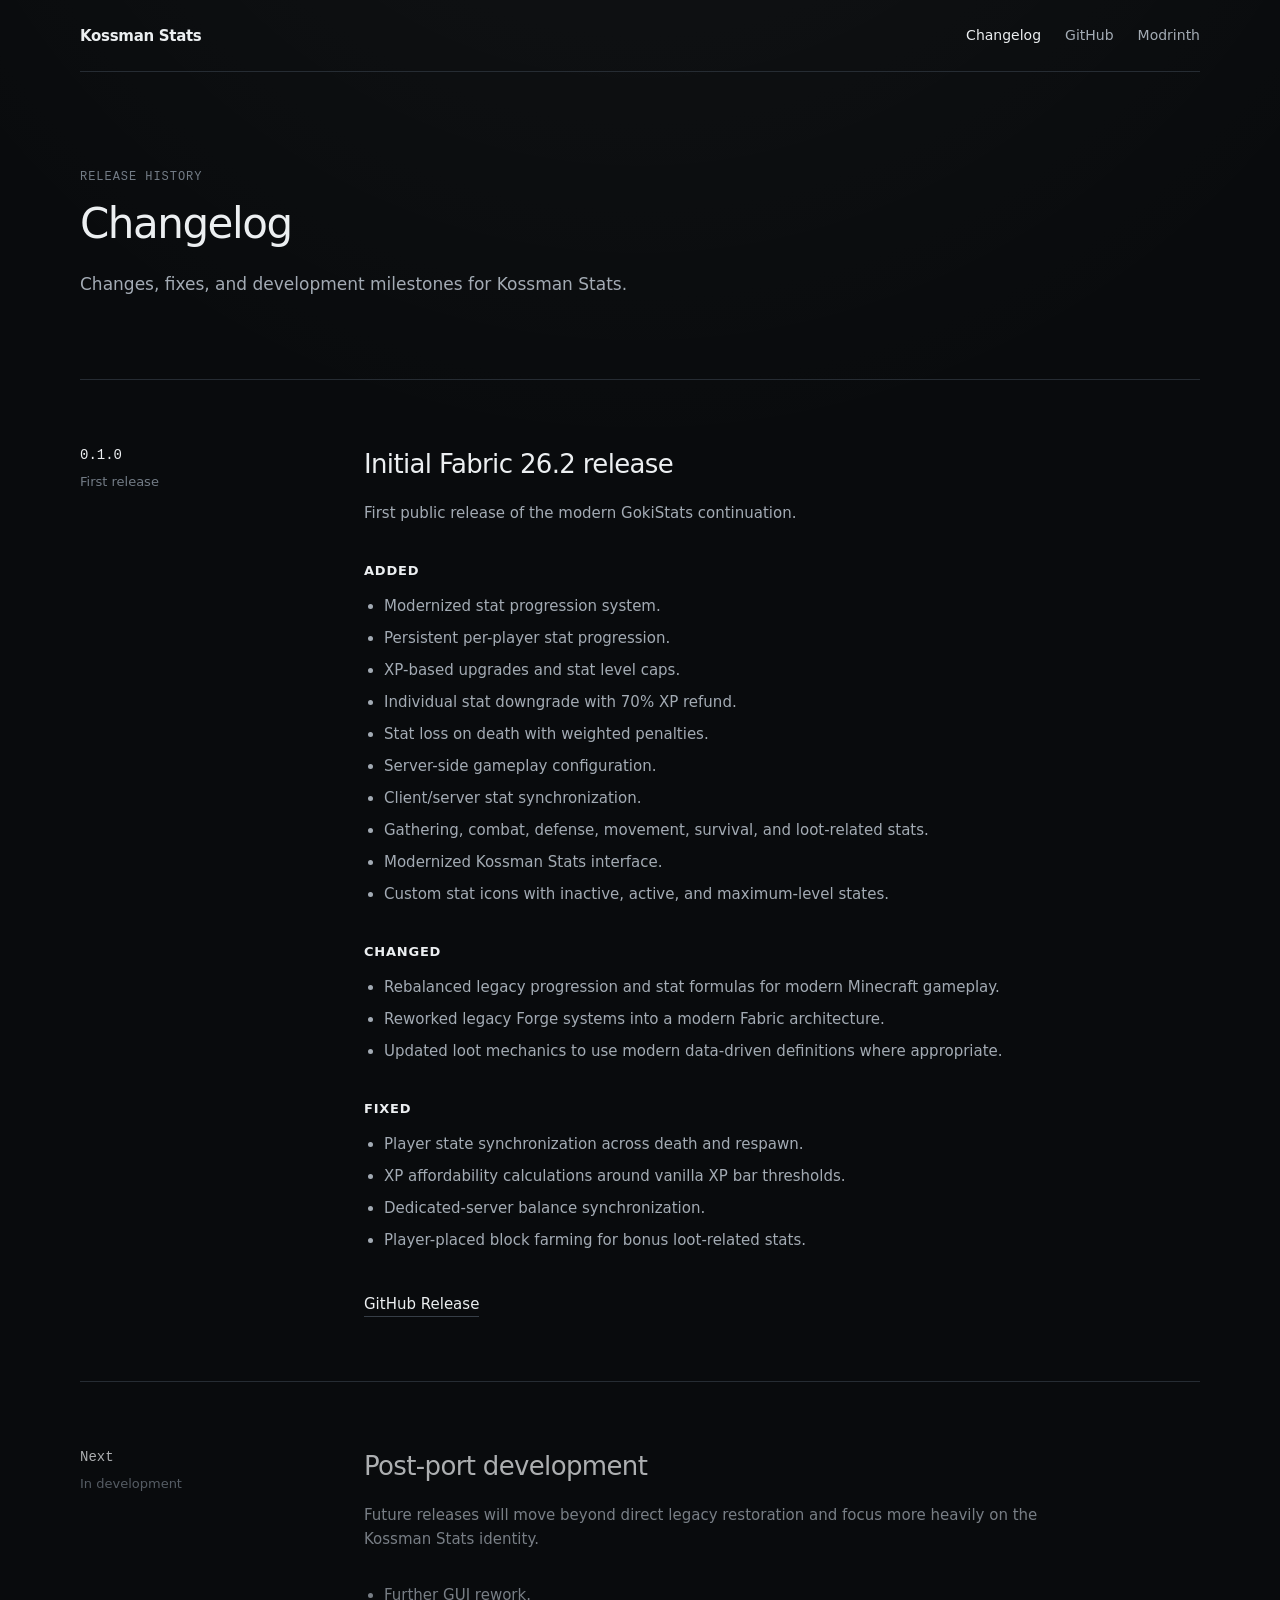
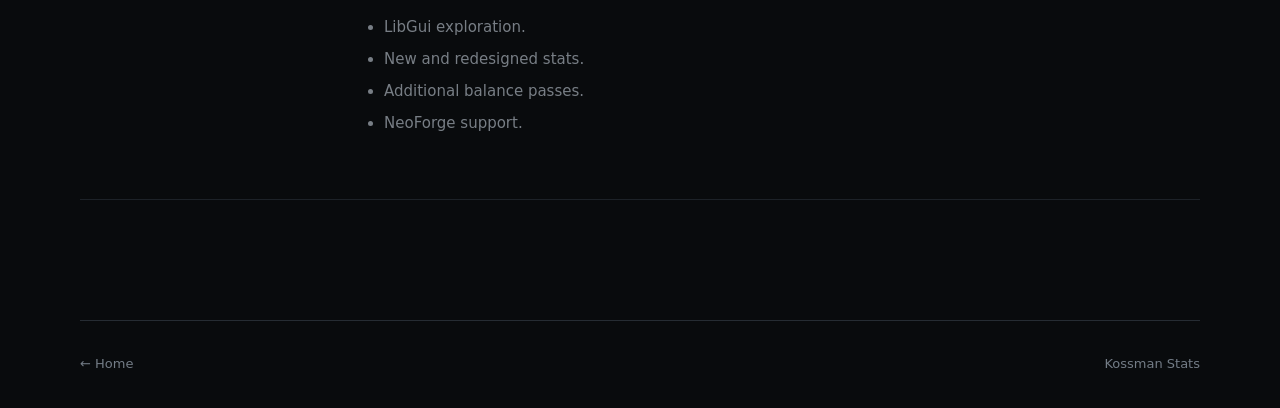
==== web/changelog.html @ 17c0d3ee "feat(web): add initial website files for Kossman Stats including changelog, index, and styles." ====
<!doctype html>
<html lang="en">
<head>
    <meta charset="UTF-8" />
    <meta name="viewport" content="width=device-width, initial-scale=1.0" />

    <meta
        name="description"
        content="Kossman Stats release history and changelog."
    />

    <title>Changelog — Kossman Stats</title>

    <link rel="stylesheet" href="./styles.css" />
</head>

<body>
    <div class="page">
        <header class="site-header">
            <a class="brand" href="./index.html">
                Kossman Stats
            </a>

            <nav class="nav" aria-label="Main navigation">
                <a class="active" href="./changelog.html">Changelog</a>
                <a
                    href="https://github.com/Dangeroni-Labs/kossmanstats"
                    target="_blank"
                    rel="noreferrer"
                >
                    GitHub
                </a>
                <a
                    href="https://modrinth.com/"
                    target="_blank"
                    rel="noreferrer"
                >
                    Modrinth
                </a>
            </nav>
        </header>

        <main class="changelog-page">
            <header class="page-heading">
                <p class="eyebrow">Release history</p>
                <h1>Changelog</h1>

                <p>
                    Changes, fixes, and development milestones for
                    Kossman Stats.
                </p>
            </header>

            <div class="release-list">
                <article class="release">
                    <aside class="release-meta">
                        <strong>0.1.0</strong>
                        <span>First release</span>
                    </aside>

                    <div class="release-content">
                        <h2>Initial Fabric 26.2 release</h2>

                        <p>
                            First public release of the modern GokiStats
                            continuation.
                        </p>

                        <h3>Added</h3>

                        <ul>
                            <li>
                                Modernized stat progression system.
                            </li>
                            <li>
                                Persistent per-player stat progression.
                            </li>
                            <li>
                                XP-based upgrades and stat level caps.
                            </li>
                            <li>
                                Individual stat downgrade with 70% XP refund.
                            </li>
                            <li>
                                Stat loss on death with weighted penalties.
                            </li>
                            <li>
                                Server-side gameplay configuration.
                            </li>
                            <li>
                                Client/server stat synchronization.
                            </li>
                            <li>
                                Gathering, combat, defense, movement, survival,
                                and loot-related stats.
                            </li>
                            <li>
                                Modernized Kossman Stats interface.
                            </li>
                            <li>
                                Custom stat icons with inactive, active, and
                                maximum-level states.
                            </li>
                        </ul>

                        <h3>Changed</h3>

                        <ul>
                            <li>
                                Rebalanced legacy progression and stat formulas
                                for modern Minecraft gameplay.
                            </li>
                            <li>
                                Reworked legacy Forge systems into a modern
                                Fabric architecture.
                            </li>
                            <li>
                                Updated loot mechanics to use modern
                                data-driven definitions where appropriate.
                            </li>
                        </ul>

                        <h3>Fixed</h3>

                        <ul>
                            <li>
                                Player state synchronization across death and
                                respawn.
                            </li>
                            <li>
                                XP affordability calculations around vanilla
                                XP bar thresholds.
                            </li>
                            <li>
                                Dedicated-server balance synchronization.
                            </li>
                            <li>
                                Player-placed block farming for bonus
                                loot-related stats.
                            </li>
                        </ul>

                        <div class="release-links">
                            <a
                                href="https://github.com/Dangeroni-Labs/kossmanstats/releases/tag/v0.1.0"
                                target="_blank"
                                rel="noreferrer"
                            >
                                GitHub Release
                            </a>
                        </div>
                    </div>
                </article>

                <article class="release release-future">
                    <aside class="release-meta">
                        <strong>Next</strong>
                        <span>In development</span>
                    </aside>

                    <div class="release-content">
                        <h2>Post-port development</h2>

                        <p>
                            Future releases will move beyond direct legacy
                            restoration and focus more heavily on the Kossman
                            Stats identity.
                        </p>

                        <ul>
                            <li>Further GUI rework.</li>
                            <li>LibGui exploration.</li>
                            <li>New and redesigned stats.</li>
                            <li>Additional balance passes.</li>
                            <li>NeoForge support.</li>
                        </ul>
                    </div>
                </article>
            </div>
        </main>

        <footer class="site-footer">
            <a href="./index.html">← Home</a>

            <span>Kossman Stats</span>
        </footer>
    </div>
</body>
</html>
---- web/styles.css ----
:root {
	--background: #090b0d;
	--surface: #0e1115;
	--surface-raised: #12161b;

	--border: #262c33;
	--border-strong: #363e47;

	--text: #eceff1;
	--text-secondary: #a3abb4;
	--text-muted: #737c86;

	--accent: #d5d9dd;

	--page-width: 1120px;
}

* {
	box-sizing: border-box;
}

html {
	color-scheme: dark;
	background: var(--background);
}

body {
	margin: 0;
	min-width: 320px;

	background:
		radial-gradient(
			circle at 50% -20%,
			rgba(255, 255, 255, 0.04),
			transparent 35%
		), var(--background);

	color: var(--text);

	font-family:
		Inter, ui-sans-serif, system-ui, -apple-system, BlinkMacSystemFont,
		"Segoe UI", sans-serif;

	font-size: 15px;
	line-height: 1.6;
}

a {
	color: inherit;
	text-decoration: none;
}

a:hover {
	color: #ffffff;
}

img {
	display: block;
	max-width: 100%;
}

.page {
	width: min(calc(100% - 48px), var(--page-width));
	margin: 0 auto;
}

/* Header */

.site-header {
	min-height: 72px;

	display: flex;
	align-items: center;
	justify-content: space-between;
	gap: 32px;

	border-bottom: 1px solid var(--border);
}

.brand {
	font-weight: 650;
	letter-spacing: -0.02em;
}

.nav {
	display: flex;
	align-items: center;
	gap: 24px;

	color: var(--text-secondary);
	font-size: 14px;
}

.nav a {
	transition: color 120ms ease;
}

.nav a.active {
	color: var(--text);
}

/* Shared */

.eyebrow {
	margin: 0 0 14px;

	color: var(--text-muted);

	font-family: "SFMono-Regular", Consolas, "Liberation Mono", monospace;

	font-size: 12px;
	letter-spacing: 0.08em;
	text-transform: uppercase;
}

.section-heading {
	margin-bottom: 32px;
}

.section-heading h2,
.page-heading h1 {
	margin: 0;

	font-size: clamp(28px, 4vw, 42px);
	font-weight: 520;
	letter-spacing: -0.035em;
	line-height: 1.1;
}

/* Hero */

.hero {
	min-height: 610px;

	display: grid;
	grid-template-columns: minmax(0, 1fr) 260px;
	align-items: center;
	gap: 80px;

	padding: 96px 0;
}

.hero-copy {
	max-width: 720px;
}

.hero h1 {
	margin: 0;

	font-size: clamp(44px, 7vw, 76px);
	font-weight: 480;
	letter-spacing: -0.055em;
	line-height: 0.98;
}

.hero-description {
	max-width: 650px;

	margin: 32px 0 0;

	color: var(--text-secondary);

	font-size: 17px;
	line-height: 1.7;
}

.hero-actions {
	display: flex;
	flex-wrap: wrap;
	gap: 10px;

	margin-top: 36px;
}

.button {
	min-height: 40px;

	display: inline-flex;
	align-items: center;
	justify-content: center;

	padding: 0 18px;

	border: 1px solid var(--border-strong);
	border-radius: 6px;

	color: var(--text-secondary);

	font-size: 14px;

	transition:
		background 120ms ease,
		border-color 120ms ease,
		color 120ms ease;
}

.button:hover {
	background: var(--surface-raised);
	border-color: #4b545e;

	color: var(--text);
}

.button-primary {
	background: var(--text);
	border-color: var(--text);

	color: #0b0d0f;
}

.button-primary:hover {
	background: #ffffff;
	border-color: #ffffff;

	color: #000000;
}

.hero-meta {
	border-top: 1px solid var(--border);
}

.hero-meta > div {
	min-height: 62px;

	display: flex;
	align-items: center;
	justify-content: space-between;
	gap: 20px;

	border-bottom: 1px solid var(--border);
}

.hero-meta span {
	color: var(--text-muted);
	font-size: 13px;
}

.hero-meta strong {
	font-family: "SFMono-Regular", Consolas, "Liberation Mono", monospace;

	font-size: 13px;
	font-weight: 400;
}

/* Preview */

.preview {
	padding: 96px 0;

	border-top: 1px solid var(--border);
}

.screenshot {
	margin: 0;

	overflow: hidden;

	border: 1px solid var(--border);
	border-radius: 8px;

	background: #050607;
}

.screenshot img {
	width: 100%;
	height: auto;
}

/* Features */

.features {
	padding: 96px 0;

	border-top: 1px solid var(--border);
}

.feature-list {
	border-top: 1px solid var(--border);
}

.feature-list article {
	display: grid;
	grid-template-columns: 60px 180px minmax(0, 1fr);
	gap: 24px;

	padding: 28px 0;

	border-bottom: 1px solid var(--border);
}

.feature-list article > span {
	color: var(--text-muted);

	font-family: "SFMono-Regular", Consolas, "Liberation Mono", monospace;

	font-size: 12px;
}

.feature-list h3 {
	margin: 0;

	font-size: 15px;
	font-weight: 550;
}

.feature-list p {
	max-width: 600px;

	margin: 0;

	color: var(--text-secondary);
}

/* Heritage */

.heritage {
	max-width: 760px;

	padding: 96px 0 120px;

	border-top: 1px solid var(--border);
}

.heritage > p:last-child {
	margin: 0;

	color: var(--text-secondary);

	font-size: 18px;
	line-height: 1.8;
}

.heritage a {
	color: var(--text);

	text-decoration: underline;
	text-decoration-color: var(--border-strong);
	text-underline-offset: 4px;
}

/* Changelog */

.changelog-page {
	padding: 96px 0 120px;
}

.page-heading {
	max-width: 700px;

	margin-bottom: 80px;
}

.page-heading > p:last-child {
	margin: 24px 0 0;

	color: var(--text-secondary);
	font-size: 17px;
}

.release-list {
	border-top: 1px solid var(--border);
}

.release {
	display: grid;
	grid-template-columns: 220px minmax(0, 680px);
	gap: 64px;

	padding: 64px 0;

	border-bottom: 1px solid var(--border);
}

.release-meta {
	display: flex;
	flex-direction: column;
	gap: 6px;
}

.release-meta strong {
	font-family: "SFMono-Regular", Consolas, "Liberation Mono", monospace;

	font-size: 14px;
	font-weight: 450;
}

.release-meta span {
	color: var(--text-muted);
	font-size: 13px;
}

.release-content h2 {
	margin: 0 0 16px;

	font-size: 26px;
	font-weight: 520;
	letter-spacing: -0.025em;
}

.release-content > p {
	margin: 0 0 32px;

	color: var(--text-secondary);
}

.release-content h3 {
	margin: 36px 0 12px;

	font-size: 13px;
	font-weight: 600;
	letter-spacing: 0.06em;
	text-transform: uppercase;
}

.release-content ul {
	margin: 0;
	padding-left: 20px;

	color: var(--text-secondary);
}

.release-content li + li {
	margin-top: 8px;
}

.release-links {
	margin-top: 40px;
}

.release-links a {
	display: inline-block;

	border-bottom: 1px solid var(--border-strong);

	color: var(--text);
}

.release-future {
	opacity: 0.72;
}

/* Footer */

.site-footer {
	min-height: 88px;

	display: flex;
	align-items: center;
	justify-content: space-between;
	gap: 24px;

	border-top: 1px solid var(--border);

	color: var(--text-muted);

	font-size: 13px;
}

.site-footer div {
	display: flex;
	gap: 20px;
}

/* Responsive */

@media (max-width: 820px) {
	.page {
		width: min(calc(100% - 32px), var(--page-width));
	}

	.site-header {
		min-height: auto;

		align-items: flex-start;

		padding: 22px 0;
	}

	.nav {
		flex-wrap: wrap;
		justify-content: flex-end;
		gap: 10px 16px;
	}

	.hero {
		min-height: auto;

		grid-template-columns: 1fr;
		gap: 56px;

		padding: 80px 0;
	}

	.hero-meta {
		max-width: 420px;
	}

	.feature-list article {
		grid-template-columns: 40px 130px minmax(0, 1fr);
	}

	.release {
		grid-template-columns: 150px minmax(0, 1fr);
		gap: 36px;
	}
}

@media (max-width: 620px) {
	.site-header {
		flex-direction: column;
		gap: 12px;
	}

	.nav {
		justify-content: flex-start;
	}

	.hero {
		padding: 64px 0 72px;
	}

	.hero h1 {
		font-size: 46px;
	}

	.preview,
	.features {
		padding: 72px 0;
	}

	.feature-list article {
		grid-template-columns: 32px 1fr;
		gap: 16px;
	}

	.feature-list article > div {
		grid-column: 2;
	}

	.release {
		grid-template-columns: 1fr;
		gap: 24px;

		padding: 48px 0;
	}

	.release-meta {
		flex-direction: row;
		align-items: baseline;
		gap: 12px;
	}

	.site-footer {
		align-items: flex-start;
		flex-direction: column;

		padding: 28px 0;
	}
}
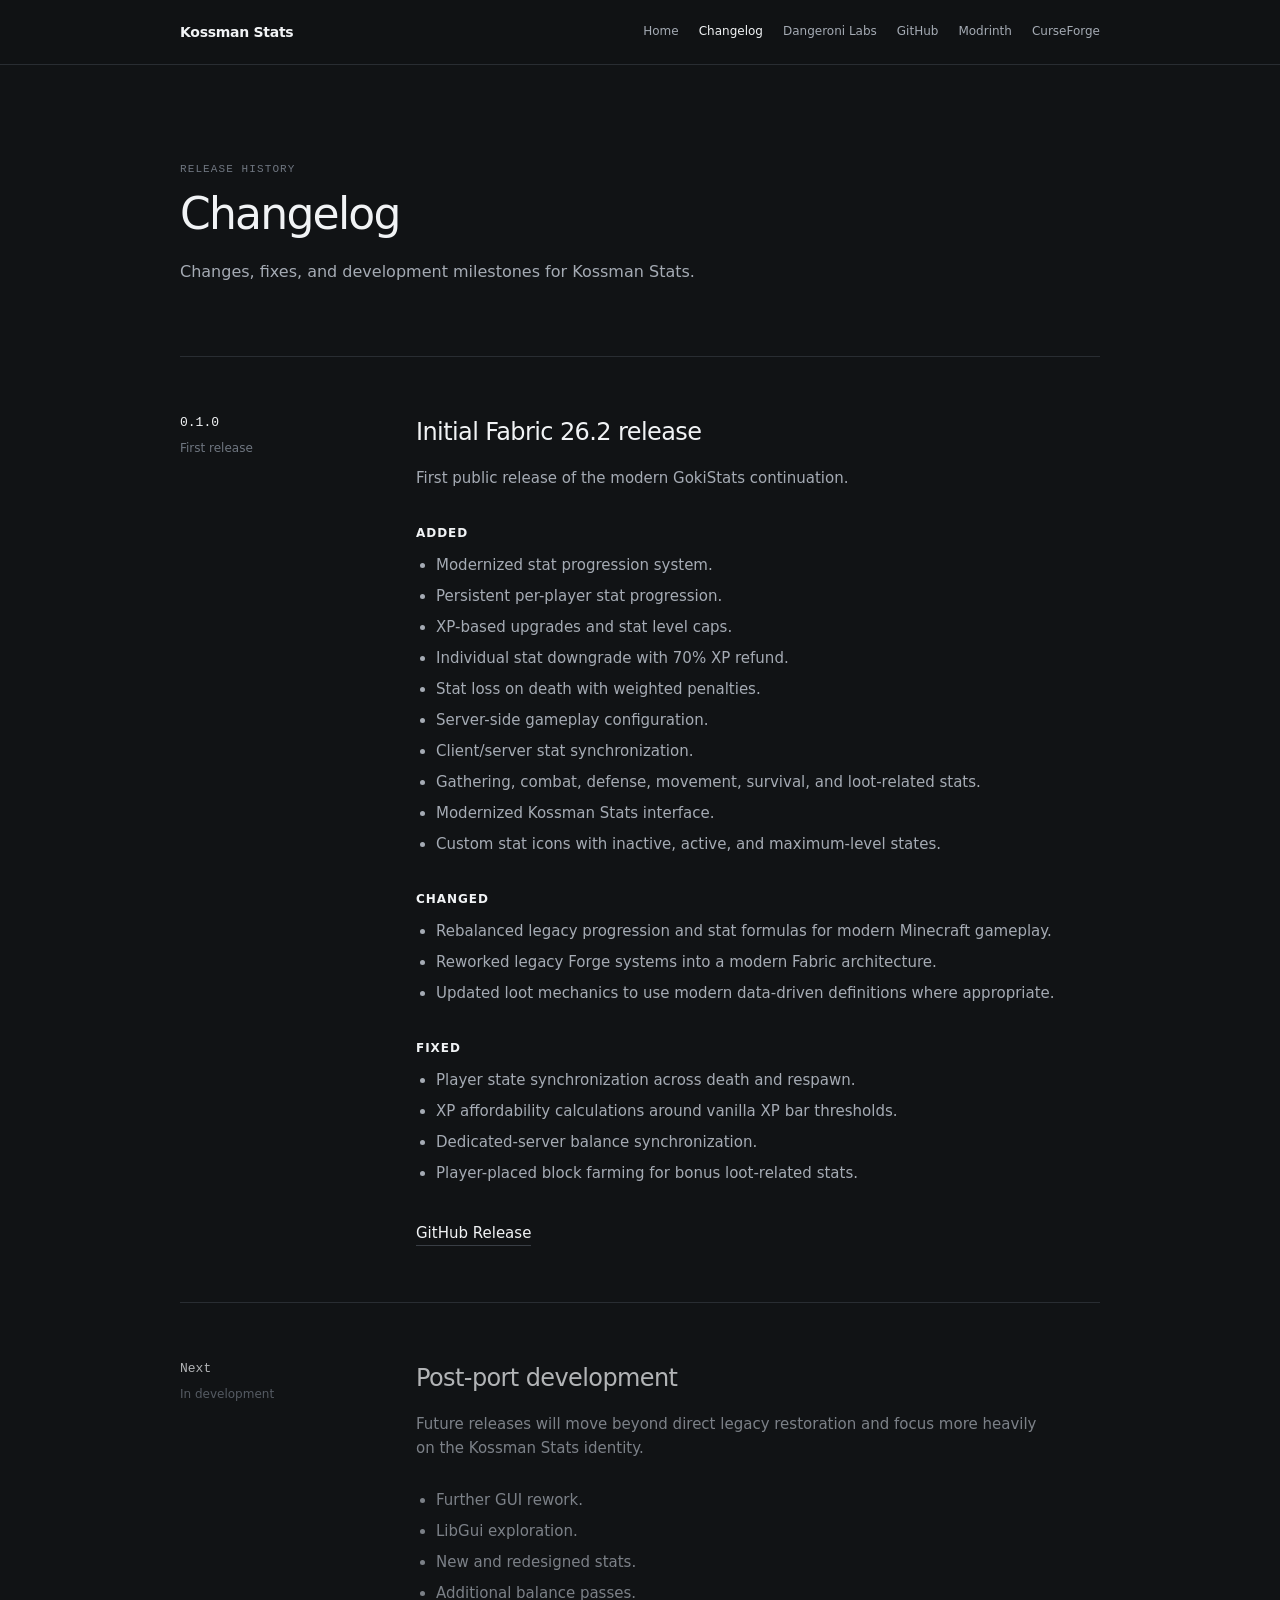
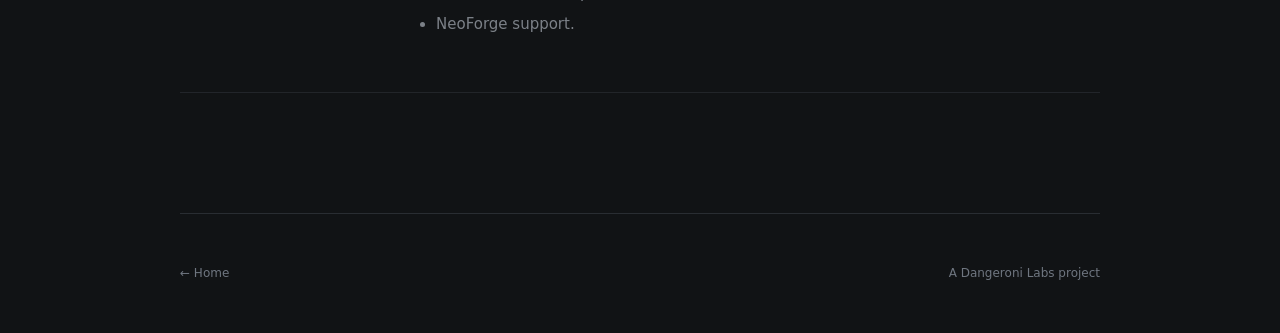
==== commit 741d1ad3: "feat(web): update changelog and index.html with improved navigation and styling" ====
--- a/web/changelog.html
+++ b/web/changelog.html
@@ -9,20 +9,37 @@
         content="Kossman Stats release history and changelog."
     />
 
-    <title>Changelog — Kossman Stats</title>
-
+    <meta name="theme-color" content="#111315" />
+
+    <title>Changelog - Kossman Stats</title>
+
+    <link rel="icon" type="image/png" href="./assets/logo.png" />
     <link rel="stylesheet" href="./styles.css" />
 </head>
 
 <body>
-    <div class="page">
-        <header class="site-header">
+    <header class="site-header">
+        <div class="site-header__inner">
             <a class="brand" href="./index.html">
                 Kossman Stats
             </a>
 
             <nav class="nav" aria-label="Main navigation">
-                <a class="active" href="./changelog.html">Changelog</a>
+                <a href="./index.html">Home</a>
+
+                <a
+                    class="active"
+                    href="./changelog.html"
+                >
+                    Changelog
+                </a>
+
+                <a
+                    href="https://dangeroni-labs.github.io/"
+                >
+                    Dangeroni Labs
+                </a>
+
                 <a
                     href="https://github.com/Dangeroni-Labs/kossmanstats"
                     target="_blank"
@@ -30,160 +47,192 @@
                 >
                     GitHub
                 </a>
-                <a
-                    href="https://modrinth.com/"
+
+                <a
+                    href="https://modrinth.com/mod/kossman-stats"
                     target="_blank"
                     rel="noreferrer"
                 >
                     Modrinth
                 </a>
+
+                <a
+                    href="https://www.curseforge.com/minecraft/mc-mods/kossman-stats"
+                    target="_blank"
+                    rel="noreferrer"
+                >
+                    CurseForge
+                </a>
             </nav>
-        </header>
-
-        <main class="changelog-page">
-            <header class="page-heading">
-                <p class="eyebrow">Release history</p>
-                <h1>Changelog</h1>
-
-                <p>
-                    Changes, fixes, and development milestones for
-                    Kossman Stats.
-                </p>
-            </header>
-
-            <div class="release-list">
-                <article class="release">
-                    <aside class="release-meta">
-                        <strong>0.1.0</strong>
-                        <span>First release</span>
-                    </aside>
-
-                    <div class="release-content">
-                        <h2>Initial Fabric 26.2 release</h2>
-
-                        <p>
-                            First public release of the modern GokiStats
-                            continuation.
-                        </p>
-
-                        <h3>Added</h3>
-
-                        <ul>
-                            <li>
-                                Modernized stat progression system.
-                            </li>
-                            <li>
-                                Persistent per-player stat progression.
-                            </li>
-                            <li>
-                                XP-based upgrades and stat level caps.
-                            </li>
-                            <li>
-                                Individual stat downgrade with 70% XP refund.
-                            </li>
-                            <li>
-                                Stat loss on death with weighted penalties.
-                            </li>
-                            <li>
-                                Server-side gameplay configuration.
-                            </li>
-                            <li>
-                                Client/server stat synchronization.
-                            </li>
-                            <li>
-                                Gathering, combat, defense, movement, survival,
-                                and loot-related stats.
-                            </li>
-                            <li>
-                                Modernized Kossman Stats interface.
-                            </li>
-                            <li>
-                                Custom stat icons with inactive, active, and
-                                maximum-level states.
-                            </li>
-                        </ul>
-
-                        <h3>Changed</h3>
-
-                        <ul>
-                            <li>
-                                Rebalanced legacy progression and stat formulas
-                                for modern Minecraft gameplay.
-                            </li>
-                            <li>
-                                Reworked legacy Forge systems into a modern
-                                Fabric architecture.
-                            </li>
-                            <li>
-                                Updated loot mechanics to use modern
-                                data-driven definitions where appropriate.
-                            </li>
-                        </ul>
-
-                        <h3>Fixed</h3>
-
-                        <ul>
-                            <li>
-                                Player state synchronization across death and
-                                respawn.
-                            </li>
-                            <li>
-                                XP affordability calculations around vanilla
-                                XP bar thresholds.
-                            </li>
-                            <li>
-                                Dedicated-server balance synchronization.
-                            </li>
-                            <li>
-                                Player-placed block farming for bonus
-                                loot-related stats.
-                            </li>
-                        </ul>
-
-                        <div class="release-links">
-                            <a
-                                href="https://github.com/Dangeroni-Labs/kossmanstats/releases/tag/v0.1.0"
-                                target="_blank"
-                                rel="noreferrer"
-                            >
-                                GitHub Release
-                            </a>
+        </div>
+    </header>
+
+    <main>
+        <div class="page">
+            <section class="changelog-page">
+                <header class="page-heading">
+                    <p class="eyebrow">Release history</p>
+
+                    <h1>Changelog</h1>
+
+                    <p>
+                        Changes, fixes, and development milestones for
+                        Kossman Stats.
+                    </p>
+                </header>
+
+                <div class="release-list">
+                    <article class="release">
+                        <aside class="release-meta">
+                            <strong>0.1.0</strong>
+                            <span>First release</span>
+                        </aside>
+
+                        <div class="release-content">
+                            <h2>Initial Fabric 26.2 release</h2>
+
+                            <p>
+                                First public release of the modern GokiStats
+                                continuation.
+                            </p>
+
+                            <h3>Added</h3>
+
+                            <ul>
+                                <li>
+                                    Modernized stat progression system.
+                                </li>
+
+                                <li>
+                                    Persistent per-player stat progression.
+                                </li>
+
+                                <li>
+                                    XP-based upgrades and stat level caps.
+                                </li>
+
+                                <li>
+                                    Individual stat downgrade with 70% XP refund.
+                                </li>
+
+                                <li>
+                                    Stat loss on death with weighted penalties.
+                                </li>
+
+                                <li>
+                                    Server-side gameplay configuration.
+                                </li>
+
+                                <li>
+                                    Client/server stat synchronization.
+                                </li>
+
+                                <li>
+                                    Gathering, combat, defense, movement,
+                                    survival, and loot-related stats.
+                                </li>
+
+                                <li>
+                                    Modernized Kossman Stats interface.
+                                </li>
+
+                                <li>
+                                    Custom stat icons with inactive, active,
+                                    and maximum-level states.
+                                </li>
+                            </ul>
+
+                            <h3>Changed</h3>
+
+                            <ul>
+                                <li>
+                                    Rebalanced legacy progression and stat
+                                    formulas for modern Minecraft gameplay.
+                                </li>
+
+                                <li>
+                                    Reworked legacy Forge systems into a modern
+                                    Fabric architecture.
+                                </li>
+
+                                <li>
+                                    Updated loot mechanics to use modern
+                                    data-driven definitions where appropriate.
+                                </li>
+                            </ul>
+
+                            <h3>Fixed</h3>
+
+                            <ul>
+                                <li>
+                                    Player state synchronization across death
+                                    and respawn.
+                                </li>
+
+                                <li>
+                                    XP affordability calculations around vanilla
+                                    XP bar thresholds.
+                                </li>
+
+                                <li>
+                                    Dedicated-server balance synchronization.
+                                </li>
+
+                                <li>
+                                    Player-placed block farming for bonus
+                                    loot-related stats.
+                                </li>
+                            </ul>
+
+                            <div class="release-links">
+                                <a
+                                    href="https://github.com/Dangeroni-Labs/kossmanstats/releases/tag/v0.1.0"
+                                    target="_blank"
+                                    rel="noreferrer"
+                                >
+                                    GitHub Release
+                                </a>
+                            </div>
                         </div>
-                    </div>
-                </article>
-
-                <article class="release release-future">
-                    <aside class="release-meta">
-                        <strong>Next</strong>
-                        <span>In development</span>
-                    </aside>
-
-                    <div class="release-content">
-                        <h2>Post-port development</h2>
-
-                        <p>
-                            Future releases will move beyond direct legacy
-                            restoration and focus more heavily on the Kossman
-                            Stats identity.
-                        </p>
-
-                        <ul>
-                            <li>Further GUI rework.</li>
-                            <li>LibGui exploration.</li>
-                            <li>New and redesigned stats.</li>
-                            <li>Additional balance passes.</li>
-                            <li>NeoForge support.</li>
-                        </ul>
-                    </div>
-                </article>
-            </div>
-        </main>
-
-        <footer class="site-footer">
-            <a href="./index.html">← Home</a>
-
-            <span>Kossman Stats</span>
-        </footer>
-    </div>
+                    </article>
+
+                    <article class="release release-future">
+                        <aside class="release-meta">
+                            <strong>Next</strong>
+                            <span>In development</span>
+                        </aside>
+
+                        <div class="release-content">
+                            <h2>Post-port development</h2>
+
+                            <p>
+                                Future releases will move beyond direct legacy
+                                restoration and focus more heavily on the
+                                Kossman Stats identity.
+                            </p>
+
+                            <ul>
+                                <li>Further GUI rework.</li>
+                                <li>LibGui exploration.</li>
+                                <li>New and redesigned stats.</li>
+                                <li>Additional balance passes.</li>
+                                <li>NeoForge support.</li>
+                            </ul>
+                        </div>
+                    </article>
+                </div>
+            </section>
+
+            <footer class="site-footer">
+                <a href="./index.html">
+                    ← Home
+                </a>
+
+                <span>
+                    A Dangeroni Labs project
+                </span>
+            </footer>
+        </div>
+    </main>
 </body>
 </html>
--- a/web/styles.css
+++ b/web/styles.css
@@ -1,41 +1,43 @@
 :root {
-	--background: #090b0d;
-	--surface: #0e1115;
-	--surface-raised: #12161b;
-
-	--border: #262c33;
-	--border-strong: #363e47;
-
-	--text: #eceff1;
-	--text-secondary: #a3abb4;
-	--text-muted: #737c86;
-
-	--accent: #d5d9dd;
-
-	--page-width: 1120px;
-}
-
-* {
+	--background: #111315;
+	--background-elevated: #16181b;
+	--background-hover: #1b1e22;
+
+	--foreground: #f1f3f5;
+	--foreground-secondary: #a5abb4;
+	--foreground-muted: #6f7680;
+
+	--border: #292d32;
+	--border-strong: #393e45;
+
+	--page-width: 920px;
+	--header-height: 64px;
+
+	--radius-small: 6px;
+	--radius-medium: 8px;
+
+	--transition-fast: 140ms ease;
+	--transition-normal: 220ms ease;
+}
+
+*,
+*::before,
+*::after {
 	box-sizing: border-box;
 }
 
 html {
 	color-scheme: dark;
 	background: var(--background);
+	scroll-behavior: smooth;
 }
 
 body {
 	margin: 0;
 	min-width: 320px;
 
-	background:
-		radial-gradient(
-			circle at 50% -20%,
-			rgba(255, 255, 255, 0.04),
-			transparent 35%
-		), var(--background);
-
-	color: var(--text);
+	background: var(--background);
+	color: var(--foreground);
 
 	font-family:
 		Inter, ui-sans-serif, system-ui, -apple-system, BlinkMacSystemFont,
@@ -43,6 +45,8 @@
 
 	font-size: 15px;
 	line-height: 1.6;
+
+	-webkit-font-smoothing: antialiased;
 }
 
 a {
@@ -50,117 +54,148 @@
 	text-decoration: none;
 }
 
-a:hover {
-	color: #ffffff;
-}
-
 img {
 	display: block;
 	max-width: 100%;
 }
 
+::selection {
+	background: var(--foreground);
+	color: var(--background);
+}
+
 .page {
-	width: min(calc(100% - 48px), var(--page-width));
+	width: min(calc(100% - 40px), var(--page-width));
+
 	margin: 0 auto;
 }
 
 /* Header */
 
 .site-header {
-	min-height: 72px;
+	position: sticky;
+	top: 0;
+	z-index: 100;
+
+	min-height: var(--header-height);
+
+	background: rgba(17, 19, 21, 0.88);
+	border-bottom: 1px solid var(--border);
+
+	backdrop-filter: blur(14px);
+	-webkit-backdrop-filter: blur(14px);
+}
+
+.site-header__inner {
+	width: min(calc(100% - 40px), var(--page-width));
+
+	min-height: var(--header-height);
 
 	display: flex;
 	align-items: center;
 	justify-content: space-between;
 	gap: 32px;
 
-	border-bottom: 1px solid var(--border);
+	margin: 0 auto;
 }
 
 .brand {
-	font-weight: 650;
+	font-size: 14px;
+	font-weight: 600;
+
 	letter-spacing: -0.02em;
 }
 
 .nav {
 	display: flex;
 	align-items: center;
-	gap: 24px;
-
-	color: var(--text-secondary);
-	font-size: 14px;
+	gap: 20px;
+
+	color: var(--foreground-secondary);
+
+	font-size: 12px;
 }
 
 .nav a {
-	transition: color 120ms ease;
-}
-
+	transition: color var(--transition-fast);
+}
+
+.nav a:hover,
 .nav a.active {
-	color: var(--text);
+	color: var(--foreground);
 }
 
 /* Shared */
 
+.section {
+	padding: 112px 0;
+
+	border-top: 1px solid var(--border);
+}
+
 .eyebrow {
-	margin: 0 0 14px;
-
-	color: var(--text-muted);
+	margin: 0 0 12px;
+
+	color: var(--foreground-muted);
 
 	font-family: "SFMono-Regular", Consolas, "Liberation Mono", monospace;
 
-	font-size: 12px;
-	letter-spacing: 0.08em;
+	font-size: 11px;
+	letter-spacing: 0.1em;
 	text-transform: uppercase;
 }
 
 .section-heading {
-	margin-bottom: 32px;
+	margin-bottom: 42px;
 }
 
 .section-heading h2,
 .page-heading h1 {
 	margin: 0;
 
-	font-size: clamp(28px, 4vw, 42px);
-	font-weight: 520;
-	letter-spacing: -0.035em;
-	line-height: 1.1;
+	font-size: clamp(30px, 5vw, 44px);
+	font-weight: 500;
+
+	letter-spacing: -0.04em;
+	line-height: 1.05;
 }
 
 /* Hero */
 
 .hero {
-	min-height: 610px;
+	min-height: calc(100svh - var(--header-height));
 
 	display: grid;
-	grid-template-columns: minmax(0, 1fr) 260px;
+	grid-template-columns: minmax(0, 1fr) 220px;
 	align-items: center;
-	gap: 80px;
+
+	gap: 72px;
 
 	padding: 96px 0;
 }
 
 .hero-copy {
-	max-width: 720px;
+	max-width: 640px;
 }
 
 .hero h1 {
 	margin: 0;
 
-	font-size: clamp(44px, 7vw, 76px);
-	font-weight: 480;
-	letter-spacing: -0.055em;
+	font-size: clamp(48px, 7vw, 72px);
+	font-weight: 450;
+
+	letter-spacing: -0.06em;
 	line-height: 0.98;
 }
 
 .hero-description {
-	max-width: 650px;
-
-	margin: 32px 0 0;
-
-	color: var(--text-secondary);
-
-	font-size: 17px;
+	max-width: 600px;
+
+	margin: 28px 0 0;
+
+	color: var(--foreground-secondary);
+
+	font-size: 16px;
 	line-height: 1.7;
 }
 
@@ -169,43 +204,43 @@
 	flex-wrap: wrap;
 	gap: 10px;
 
-	margin-top: 36px;
+	margin-top: 32px;
 }
 
 .button {
-	min-height: 40px;
+	min-height: 38px;
 
 	display: inline-flex;
 	align-items: center;
 	justify-content: center;
 
-	padding: 0 18px;
+	padding: 0 16px;
 
 	border: 1px solid var(--border-strong);
-	border-radius: 6px;
-
-	color: var(--text-secondary);
-
-	font-size: 14px;
+	border-radius: var(--radius-small);
+
+	color: var(--foreground-secondary);
+
+	font-size: 13px;
 
 	transition:
-		background 120ms ease,
-		border-color 120ms ease,
-		color 120ms ease;
+		background var(--transition-fast),
+		border-color var(--transition-fast),
+		color var(--transition-fast);
 }
 
 .button:hover {
-	background: var(--surface-raised);
-	border-color: #4b545e;
-
-	color: var(--text);
+	background: var(--background-hover);
+	border-color: #555b64;
+
+	color: var(--foreground);
 }
 
 .button-primary {
-	background: var(--text);
-	border-color: var(--text);
-
-	color: #0b0d0f;
+	background: var(--foreground);
+	border-color: var(--foreground);
+
+	color: var(--background);
 }
 
 .button-primary:hover {
@@ -215,39 +250,43 @@
 	color: #000000;
 }
 
+/* Hero meta */
+
 .hero-meta {
 	border-top: 1px solid var(--border);
 }
 
 .hero-meta > div {
-	min-height: 62px;
+	min-height: 56px;
 
 	display: flex;
 	align-items: center;
 	justify-content: space-between;
-	gap: 20px;
+
+	gap: 18px;
 
 	border-bottom: 1px solid var(--border);
 }
 
 .hero-meta span {
-	color: var(--text-muted);
-	font-size: 13px;
+	color: var(--foreground-muted);
+
+	font-size: 12px;
 }
 
 .hero-meta strong {
+	color: var(--foreground);
+
 	font-family: "SFMono-Regular", Consolas, "Liberation Mono", monospace;
 
-	font-size: 13px;
+	font-size: 11px;
 	font-weight: 400;
 }
 
 /* Preview */
 
 .preview {
-	padding: 96px 0;
-
-	border-top: 1px solid var(--border);
+	padding-top: 112px;
 }
 
 .screenshot {
@@ -256,9 +295,9 @@
 	overflow: hidden;
 
 	border: 1px solid var(--border);
-	border-radius: 8px;
-
-	background: #050607;
+	border-radius: var(--radius-medium);
+
+	background: #08090a;
 }
 
 .screenshot img {
@@ -268,74 +307,64 @@
 
 /* Features */
 
-.features {
-	padding: 96px 0;
-
-	border-top: 1px solid var(--border);
-}
-
 .feature-list {
 	border-top: 1px solid var(--border);
 }
 
 .feature-list article {
 	display: grid;
-	grid-template-columns: 60px 180px minmax(0, 1fr);
+	grid-template-columns: 48px 160px minmax(0, 1fr);
 	gap: 24px;
 
-	padding: 28px 0;
+	padding: 26px 0;
 
 	border-bottom: 1px solid var(--border);
 }
 
 .feature-list article > span {
-	color: var(--text-muted);
+	color: var(--foreground-muted);
 
 	font-family: "SFMono-Regular", Consolas, "Liberation Mono", monospace;
 
-	font-size: 12px;
+	font-size: 11px;
 }
 
 .feature-list h3 {
 	margin: 0;
 
-	font-size: 15px;
-	font-weight: 550;
+	font-size: 14px;
+	font-weight: 500;
 }
 
 .feature-list p {
-	max-width: 600px;
-
-	margin: 0;
-
-	color: var(--text-secondary);
+	max-width: 560px;
+
+	margin: 0;
+
+	color: var(--foreground-secondary);
+
+	font-size: 13px;
 }
 
 /* Heritage */
 
 .heritage {
-	max-width: 760px;
-
-	padding: 96px 0 120px;
-
-	border-top: 1px solid var(--border);
+	max-width: 720px;
 }
 
 .heritage > p:last-child {
 	margin: 0;
 
-	color: var(--text-secondary);
-
-	font-size: 18px;
+	color: var(--foreground-secondary);
+
+	font-size: 17px;
 	line-height: 1.8;
 }
 
 .heritage a {
-	color: var(--text);
-
-	text-decoration: underline;
-	text-decoration-color: var(--border-strong);
-	text-underline-offset: 4px;
+	color: var(--foreground);
+
+	border-bottom: 1px solid var(--border-strong);
 }
 
 /* Changelog */
@@ -345,16 +374,17 @@
 }
 
 .page-heading {
-	max-width: 700px;
-
-	margin-bottom: 80px;
+	max-width: 640px;
+
+	margin-bottom: 72px;
 }
 
 .page-heading > p:last-child {
-	margin: 24px 0 0;
-
-	color: var(--text-secondary);
-	font-size: 17px;
+	margin: 22px 0 0;
+
+	color: var(--foreground-secondary);
+
+	font-size: 16px;
 }
 
 .release-list {
@@ -363,10 +393,11 @@
 
 .release {
 	display: grid;
-	grid-template-columns: 220px minmax(0, 680px);
-	gap: 64px;
-
-	padding: 64px 0;
+	grid-template-columns: 180px minmax(0, 640px);
+
+	gap: 56px;
+
+	padding: 56px 0;
 
 	border-bottom: 1px solid var(--border);
 }
@@ -374,41 +405,44 @@
 .release-meta {
 	display: flex;
 	flex-direction: column;
-	gap: 6px;
+	gap: 5px;
 }
 
 .release-meta strong {
 	font-family: "SFMono-Regular", Consolas, "Liberation Mono", monospace;
 
-	font-size: 14px;
-	font-weight: 450;
+	font-size: 13px;
+	font-weight: 400;
 }
 
 .release-meta span {
-	color: var(--text-muted);
-	font-size: 13px;
+	color: var(--foreground-muted);
+
+	font-size: 12px;
 }
 
 .release-content h2 {
-	margin: 0 0 16px;
-
-	font-size: 26px;
-	font-weight: 520;
+	margin: 0 0 14px;
+
+	font-size: 24px;
+	font-weight: 500;
+
 	letter-spacing: -0.025em;
 }
 
 .release-content > p {
-	margin: 0 0 32px;
-
-	color: var(--text-secondary);
+	margin: 0 0 28px;
+
+	color: var(--foreground-secondary);
 }
 
 .release-content h3 {
-	margin: 36px 0 12px;
-
-	font-size: 13px;
+	margin: 34px 0 10px;
+
+	font-size: 12px;
 	font-weight: 600;
-	letter-spacing: 0.06em;
+
+	letter-spacing: 0.08em;
 	text-transform: uppercase;
 }
 
@@ -416,15 +450,15 @@
 	margin: 0;
 	padding-left: 20px;
 
-	color: var(--text-secondary);
+	color: var(--foreground-secondary);
 }
 
 .release-content li + li {
-	margin-top: 8px;
+	margin-top: 7px;
 }
 
 .release-links {
-	margin-top: 40px;
+	margin-top: 36px;
 }
 
 .release-links a {
@@ -432,7 +466,7 @@
 
 	border-bottom: 1px solid var(--border-strong);
 
-	color: var(--text);
+	color: var(--foreground);
 }
 
 .release-future {
@@ -442,73 +476,80 @@
 /* Footer */
 
 .site-footer {
-	min-height: 88px;
+	min-height: 120px;
 
 	display: flex;
 	align-items: center;
 	justify-content: space-between;
+
 	gap: 24px;
 
 	border-top: 1px solid var(--border);
 
-	color: var(--text-muted);
-
-	font-size: 13px;
+	color: var(--foreground-muted);
+
+	font-size: 12px;
 }
 
 .site-footer div {
 	display: flex;
-	gap: 20px;
+	gap: 18px;
+}
+
+.site-footer a {
+	transition: color var(--transition-fast);
+}
+
+.site-footer a:hover {
+	color: var(--foreground);
 }
 
 /* Responsive */
 
 @media (max-width: 820px) {
-	.page {
+	.page,
+	.site-header__inner {
 		width: min(calc(100% - 32px), var(--page-width));
-	}
-
-	.site-header {
-		min-height: auto;
-
-		align-items: flex-start;
-
-		padding: 22px 0;
 	}
 
 	.nav {
 		flex-wrap: wrap;
 		justify-content: flex-end;
-		gap: 10px 16px;
+
+		gap: 10px 14px;
 	}
 
 	.hero {
 		min-height: auto;
 
 		grid-template-columns: 1fr;
-		gap: 56px;
-
-		padding: 80px 0;
+
+		gap: 48px;
+
+		padding: 88px 0;
 	}
 
 	.hero-meta {
-		max-width: 420px;
-	}
-
-	.feature-list article {
-		grid-template-columns: 40px 130px minmax(0, 1fr);
+		max-width: 360px;
 	}
 
 	.release {
-		grid-template-columns: 150px minmax(0, 1fr);
+		grid-template-columns: 140px minmax(0, 1fr);
+
 		gap: 36px;
 	}
 }
 
 @media (max-width: 620px) {
-	.site-header {
+	.site-header__inner {
+		min-height: auto;
+
+		align-items: flex-start;
 		flex-direction: column;
-		gap: 12px;
+
+		gap: 8px;
+
+		padding: 18px 0;
 	}
 
 	.nav {
@@ -516,21 +557,21 @@
 	}
 
 	.hero {
-		padding: 64px 0 72px;
+		padding: 72px 0 80px;
 	}
 
 	.hero h1 {
 		font-size: 46px;
 	}
 
-	.preview,
-	.features {
-		padding: 72px 0;
+	.section {
+		padding: 80px 0;
 	}
 
 	.feature-list article {
 		grid-template-columns: 32px 1fr;
-		gap: 16px;
+
+		gap: 14px;
 	}
 
 	.feature-list article > div {
@@ -539,18 +580,22 @@
 
 	.release {
 		grid-template-columns: 1fr;
-		gap: 24px;
-
-		padding: 48px 0;
+
+		gap: 22px;
+
+		padding: 46px 0;
 	}
 
 	.release-meta {
 		flex-direction: row;
 		align-items: baseline;
+
 		gap: 12px;
 	}
 
 	.site-footer {
+		min-height: auto;
+
 		align-items: flex-start;
 		flex-direction: column;
 
